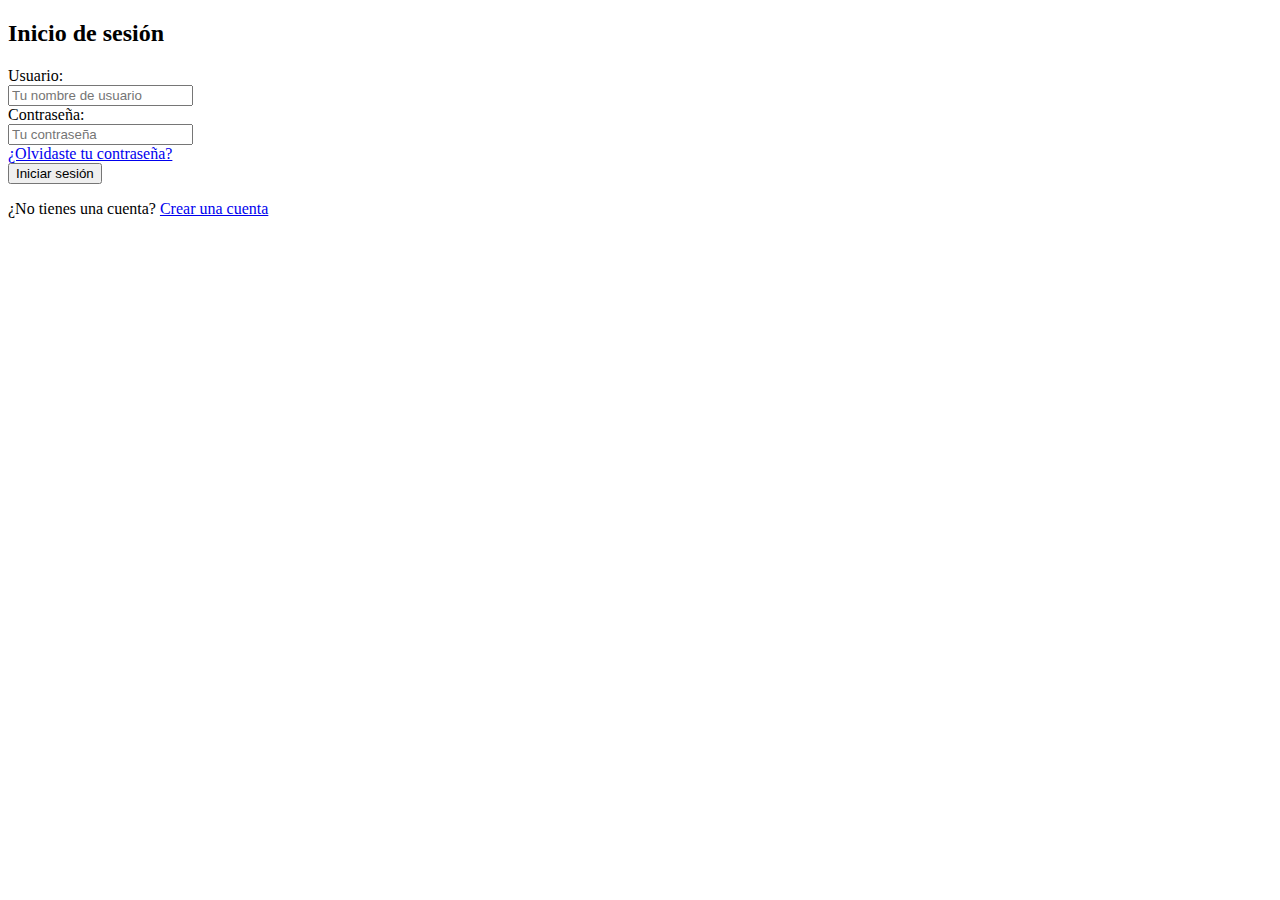
==== login.html @ 04bb9604 "Add files via upload" ====
<!DOCTYPE html>
<html lang="es">
<head>
    <meta charset="UTF-8">
    <meta name="viewport" content="width=device-width, initial-scale=1.0">
    <title>YogaFlex - Iniciar Sesión</title>

    <link rel="stylesheet" href="https://cdnjs.cloudflare.com/ajax/libs/font-awesome/6.5.2/css/all.min.css" integrity="sha512-SnH5WK+bZxgPHs44uWIX+LLJAJ9/2PkPKZ5QiAj6Ta86w+fsb2TkcmfRyVX3pBnMFcV7oQPJkl9QevSCWr3W6A==" crossorigin="anonymous" referrerpolicy="no-referrer" />
    <link rel="stylesheet" href="css/style.css">
    <link rel="stylesheet" href="css/style-login.css">

    </head>
<body>
    
    <div id="header-placeholder"></div>

    <main class="login-page-main">
        <div class="login-container">

            <div class="login-image">
                </div>

            <div class="login-form-container">
                <h2>Inicio de sesión</h2>
                <form action="#" method="post"> <div class="form-group">
                        <label for="username">Usuario:</label>
                        <div class="input-wrapper">
                            <i class="input-icon fas fa-user"></i>
                            <input type="text" id="username" name="username" required placeholder="Tu nombre de usuario">
                        </div>
                    </div>
                    <div class="form-group">
                        <label for="password">Contraseña:</label>
                        <div class="input-wrapper">
                            <i class="input-icon fas fa-lock"></i>
                            <input type="password" id="password" name="password" required placeholder="Tu contraseña">
                        </div>
                        <a href="#" class="forgot-password">¿Olvidaste tu contraseña?</a>
                    </div>
                    <button type="submit" class="btn btn-primary btn-login">Iniciar sesión</button>
                </form>
                <p class="signup-link">
                    ¿No tienes una cuenta? <a href="register.html">Crear una cuenta</a>
                </p>
            </div> </div> </main>

    <div id="footer-placeholder"></div>

    <script src="js/script.js"></script>

</body>
</html>
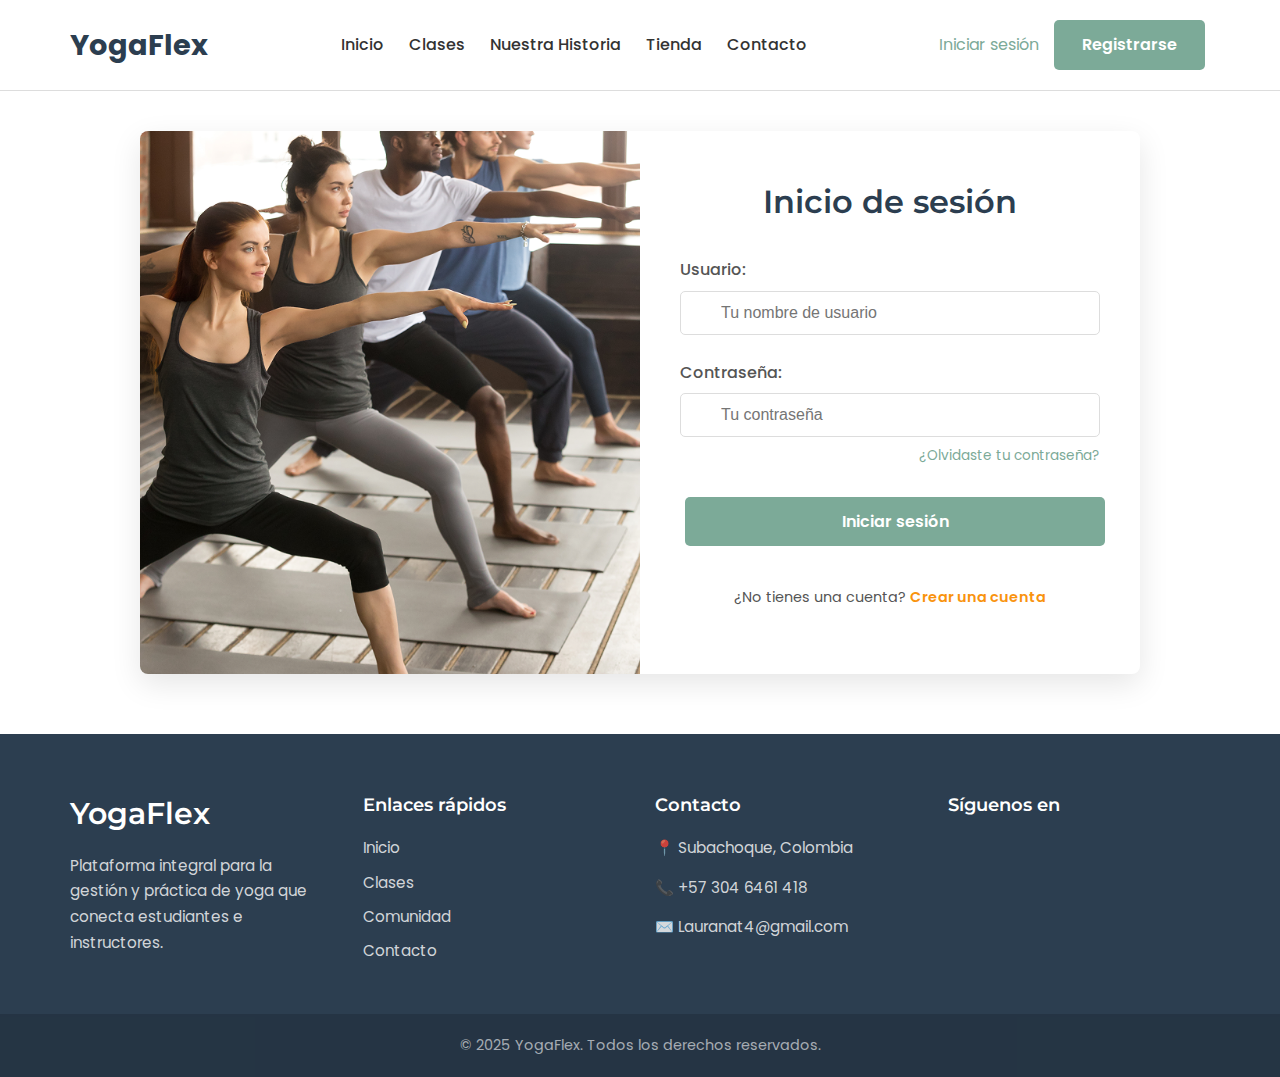
==== commit acb32424: "Update login.html" ====
--- a/login.html
+++ b/login.html
@@ -40,7 +40,7 @@
                     <button type="submit" class="btn btn-primary btn-login">Iniciar sesión</button>
                 </form>
                 <p class="signup-link">
-                    ¿No tienes una cuenta? <a href="register.html">Crear una cuenta</a>
+                    ¿No tienes una cuenta? <a href="registro.html">Crear una cuenta</a>
                 </p>
             </div> </div> </main>
 
@@ -49,4 +49,4 @@
     <script src="js/script.js"></script>
 
 </body>
-</html>+</html>
--- a/css/style.css
+++ b/css/style.css
@@ -0,0 +1,700 @@
+/* ==================== Importar Fuentes de Google ==================== */
+@import url('https://fonts.googleapis.com/css2?family=Montserrat:wght@400;600;700&family=Poppins:wght@400;500;600&display=swap');
+
+/* ==================== Variables CSS Globales ==================== */
+:root {
+    /* Colores */
+    --primary-color: #7CAA98;   /* Verde principal (botones, enlaces) */
+    --accent-color: #F9930E;    /* Naranja/Amarillo (botón secundario) */
+    --hero-bg-color: #E8E3DB;   /* Fondo claro para área de texto del hero */
+    --secondary-color: #f8f9fa; /* Gris muy claro para otros fondos */
+    --text-color: #333333;      /* Color de texto principal */
+    --text-light: #ffffff;      /* Texto blanco */
+    --title-color: #2c3e50;     /* Color para títulos (un poco más oscuro) */
+    --border-color: #dddddd;    /* Bordes sutiles */
+    --header-bg: #ffffff;       /* Fondo del header */
+    --footer-bg: #333333;       /* Fondo del footer */
+
+    /* Fuentes */
+    --font-primary: 'Poppins', sans-serif;    /* Fuente para cuerpo */
+    --font-secondary: 'Montserrat', sans-serif; /* Fuente para títulos */
+}
+
+/* ==================== Estilos Generales ==================== */
+body {
+    font-family: var(--font-primary);
+    margin: 0;
+    padding: 0;
+    box-sizing: border-box;
+    color: var(--text-color);
+    line-height: 1.6;
+    background-color: #fff; /* Fondo base blanco */
+}
+
+h1, h2, h3, h4, h5, h6 {
+    font-family: var(--font-secondary);
+    margin-top: 1.5em;
+    margin-bottom: 0.5em;
+    font-weight: 600;
+    color: var(--title-color);
+    line-height: 1.3;
+}
+
+h2 {
+    font-size: 40px; /* <<-- CAMBIA ESTE VALOR */
+}
+/* Anular margen superior para títulos que estén al inicio de una sección con padding */
+.section-padding > h1:first-child,
+.section-padding > h2:first-child,
+.section-padding > .text-center:first-child h2, /* Si el título está dentro de un div centrado */
+.hero-content > h1:first-child {
+    margin-top: 0;
+}
+
+
+a {
+    text-decoration: none;
+    color: var(--primary-color);
+    transition: color 0.3s ease;
+}
+
+a:hover {
+    color: #6b9a8a; /* Verde primario oscurecido */
+}
+
+img {
+    max-width: 100%;
+    height: auto;
+    display: block; /* Evita espacios extra debajo de las imágenes */
+}
+
+/* Contenedor para centrar contenido */
+.container {
+    width: 90%;
+    max-width: 1140px;
+    margin-left: auto;
+    margin-right: auto;
+}
+
+/* Clases de utilidad */
+.section-padding {
+    padding: 60px 0;
+}
+
+.bg-light {
+    background-color: var(--secondary-color);
+}
+.bg-primary-light {
+    background-color: #e0f2f1; /* Tono muy claro del color primario */
+}
+.text-center {
+    text-align: center;
+}
+
+/* Para párrafos introductorios debajo de títulos */
+.section-intro {
+    font-size: 1.1rem;
+    color: #666;
+    max-width: 700px; /* Limita el ancho para mejor legibilidad */
+    margin-top: -0.5em; /* Reduce espacio con título si es necesario */
+    margin-bottom: 2.5em; /* Espacio antes del siguiente contenido */
+    margin-left: auto; /* Centrar si es text-center */
+    margin-right: auto; /* Centrar si es text-center */
+}
+
+
+/* ==================== Estilos de Botones ==================== */
+.btn {
+    display: inline-block;
+    padding: 12px 28px;
+    border: none;
+    border-radius: 5px;
+    font-family: var(--font-primary);
+    font-size: 1rem;
+    font-weight: 600;
+    text-align: center;
+    cursor: pointer;
+    transition: background-color 0.3s ease, color 0.3s ease, transform 0.2s ease, box-shadow 0.2s ease;
+    margin: 5px;
+    text-transform: none;
+}
+
+.btn:hover {
+    transform: translateY(-2px);
+    box-shadow: 0 4px 8px rgba(0, 0, 0, 0.1);
+}
+
+/* Botón Verde Principal */
+.btn-primary {
+    background-color: var(--primary-color);
+    color: var(--text-light);
+}
+
+.btn-primary:hover {
+    background-color: #6b9a8a; /* Verde primario oscurecido */
+    color: var(--text-light);
+}
+
+/* Botón Naranja/Amarillo Secundario */
+.btn-secondary {
+    background-color: var(--accent-color);
+    color: var(--text-light);
+}
+
+.btn-secondary:hover {
+    background-color: #e8870d; /* Naranja oscurecido */
+    color: var(--text-light);
+}
+
+
+/* ==================== Estilos del Encabezado ==================== */
+.main-header {
+    background-color: var(--header-bg);
+    padding: 15px 0;
+    border-bottom: 1px solid var(--border-color);
+    position: sticky;
+    top: 0;
+    z-index: 1000;
+    width: 100%;
+}
+
+.main-header .container {
+    display: flex;
+    justify-content: space-between;
+    align-items: center;
+}
+
+.main-header .logo {
+    font-size: 1.8rem;
+    font-weight: bold;
+    color: var(--title-color); /* Usar color de título para el logo */
+    text-decoration: none;
+}
+
+.main-nav {
+    /* El menú principal se oculta en móvil por defecto (ver media queries) */
+}
+
+.main-nav ul {
+    list-style: none;
+    padding: 0;
+    margin: 0;
+    display: flex;
+    gap: 25px; /* Espacio entre enlaces */
+}
+
+.main-nav a {
+    color: var(--text-color);
+    font-size: 1rem;
+    font-weight: 500;
+    padding: 5px 0;
+    text-decoration: none;
+    position: relative; /* Para el efecto hover */
+}
+
+.main-nav a:hover {
+    color: var(--primary-color);
+}
+
+/* Efecto línea inferior al pasar el ratón */
+.main-nav a::after {
+    content: '';
+    position: absolute;
+    bottom: -2px;
+    left: 0;
+    width: 0;
+    height: 2px;
+    background-color: var(--primary-color);
+    transition: width 0.3s ease;
+}
+
+.main-nav a:hover::after {
+    width: 100%;
+}
+
+.header-actions {
+    display: flex;
+    align-items: center;
+    gap: 10px; /* Espacio entre botones del header */
+}
+
+/* Botón menú móvil (oculto en escritorio) */
+.mobile-menu-toggle {
+    display: none; /* Se muestra en la media query */
+    font-size: 1.8rem;
+    background: none;
+    border: none;
+    cursor: pointer;
+    color: var(--title-color);
+    padding: 5px;
+}
+
+
+/* ==================== Estilos de la Sección Hero (Ancho Completo) ==================== */
+.hero {
+    /* display: flex para crear columnas directamente en la sección */
+    display: flex;
+    align-items: stretch; /* Columnas misma altura */
+    /* Quitamos TODO el padding de la sección para que pegue arriba y los lados */
+    padding: 0;
+    /* Quitamos cualquier margen superior */
+    margin-top: 0;
+     /* No necesita width: 100vw; section es block por defecto */
+     /* No necesita border-radius ni overflow aquí si es ancho completo */
+}
+
+.hero-content {
+    flex: 1; /* O la proporción que desees, ej: flex: 0 0 50%; */
+    background-color: var(--hero-bg-color); /* Fondo crema */
+    /* Ajusta el padding para el espacio interno. El padding superior/inferior da altura */
+    padding: 80px 60px 80px 10%; /* Más padding arriba/abajo, y un % a la izquierda para alejar del borde */
+    display: flex;
+    flex-direction: column;
+    justify-content: center;
+    box-sizing: border-box; /* Asegura que el padding esté incluido en el tamaño */
+}
+
+.hero h1 {
+    font-size: 2.8rem; /* Mantener o ajustar tamaño */
+    font-weight: 700;
+    line-height: 1.2;
+    margin-top: 0;
+    margin-bottom: 0.7em;
+    color: var(--title-color);
+    /* max-width: 600px; /* Limitar ancho si es necesario */
+}
+
+.hero p {
+    font-size: 1.1rem;
+    margin-bottom: 1.8em;
+    color: #555;
+    max-width: 500px; /* Limitar ancho del párrafo */
+}
+
+.hero-buttons .btn {
+    margin-right: 10px;
+    margin-bottom: 5px;
+}
+
+.hero-image {
+    flex: 1; /* O la proporción que desees, ej: flex: 0 0 50%; */
+    /* No necesita padding */
+}
+
+.hero-image img {
+    width: 100%;
+    height: 100%;
+    object-fit: cover;
+    display: block;
+}
+
+
+/* ==================== Estilos Sección Features (Tu viaje...) ==================== */
+
+.features-grid {
+    display: grid;
+    grid-template-columns: repeat(3, 1fr); /* 3 columnas iguales */
+    gap: 30px; /* Espacio entre las tarjetas */
+    margin-top: 3em; /* Espacio después del párrafo introductorio */
+}
+
+.feature-item {
+    background-color: #ffffff; /* Fondo blanco para la tarjeta */
+    /* Si prefieres el fondo lavanda pálido de la captura, usa: */
+    /* background-color: #f8f7fa; */
+    padding: 40px 30px;      /* Espacio interno (relleno) */
+    border-radius: 10px;     /* Esquinas redondeadas */
+    text-align: center;      /* Centrar todo el contenido interno */
+    box-shadow: 0 6px 18px rgba(0, 0, 0, 0.07); /* Sombra suave */
+    transition: transform 0.3s ease, box-shadow 0.3s ease;
+}
+
+.feature-item:hover {
+    transform: translateY(-5px); /* Efecto elevar al pasar el ratón */
+    box-shadow: 0 8px 22px rgba(0, 0, 0, 0.1);
+}
+
+/* Estilo para las imágenes de icono */
+.feature-item img.feature-icon {
+    max-width: 55px; /* Ancho máximo del icono (ajústalo) */
+    height: auto;    /* Altura automática para mantener proporción */
+    margin: 0 auto 25px auto; /* Centrar horizontalmente y margen inferior */
+}
+
+.feature-item h3 {
+    font-size: 1.3rem;  /* Tamaño del título H3 dentro de la tarjeta */
+    font-weight: 600;   /* Peso de la fuente */
+    margin-top: 0;      /* Sin margen superior */
+    margin-bottom: 15px;/* Margen inferior antes del párrafo */
+    color: var(--title-color); /* Color definido en :root */
+}
+
+.feature-item p {
+    font-size: 0.95rem; /* Tamaño del texto del párrafo */
+    color: #666;       /* Color gris para el párrafo */
+    line-height: 1.6;   /* Interlineado */
+    margin-bottom: 0;   /* Sin margen extra al final de la tarjeta */
+}
+/* Asegura que la clase para el fondo claro use el color crema */
+.bg-light {
+    background-color: var(--hero-bg-color); /* Fondo crema */
+}
+
+.services h2 {
+    /* Hereda estilos generales, asegúrate que .text-center esté en HTML */
+    margin-bottom: 1.5em;
+}
+
+.services-grid {
+    display: grid;
+    grid-template-columns: repeat(3, 1fr);
+    gap: 30px;
+}
+
+.service-card {
+    background-color: #fff;
+    border-radius: 8px;
+    overflow: hidden;
+    box-shadow: 0 5px 15px rgba(0, 0, 0, 0.08);
+    display: flex;
+    flex-direction: column;
+    transition: transform 0.3s ease, box-shadow 0.3s ease;
+}
+
+.service-card:hover {
+    transform: translateY(-5px);
+    box-shadow: 0 8px 20px rgba(0, 0, 0, 0.12);
+}
+
+.service-image {
+    width: 100%;
+    height: 210px; /* Altura fija para imágenes (ajústala si prefieres) */
+    object-fit: cover;
+    display: block;
+}
+
+/* Contenedor para el texto y enlace dentro de la tarjeta */
+.service-content {
+    padding: 25px 30px 30px;
+    display: flex;
+    flex-direction: column;
+    align-items: flex-start; /* <<-- Asegura alineación izquierda para h3, p */
+    text-align: left;      /* <<-- Asegura alineación izquierda del texto */
+    flex-grow: 1;          /* Ocupa espacio vertical restante */
+}
+
+.service-content h3 {
+    font-size: 1.3rem;
+    font-weight: 600;
+    color: var(--title-color);
+    margin-top: 0;
+    margin-bottom: 10px;
+}
+
+.service-content p {
+    font-size: 0.95rem;
+    color: #666;
+    line-height: 1.6;
+    margin-bottom: 20px;
+    flex-grow: 1; /* Empuja el enlace hacia abajo */
+}
+
+.service-link {
+    color: var(--primary-color);
+    font-weight: 600;
+    text-decoration: none;
+    display: inline-block;
+    margin-top: auto; /* Se asegura que esté al final */
+    /* align-self: flex-start; No es necesario aquí si .service-content ya alinea a la izquierda */
+}
+
+.service-link:hover {
+    color: #6b9a8a;
+    text-decoration: underline;
+}
+/* ==================== Estilos Sección Testimonios ==================== */
+
+.testimonials h2 {
+    margin-bottom: 1.5em; /* Espacio después del título */
+}
+
+.testimonials-grid {
+    display: grid;
+    grid-template-columns: repeat(2, 1fr); /* 2 columnas en escritorio */
+    gap: 30px; /* Espacio entre tarjetas */
+}
+
+.testimonial-card {
+    background-color: var(--hero-bg-color); /* Fondo crema */
+    padding: 35px; /* Padding interno */
+    border-radius: 10px; /* Esquinas redondeadas */
+    /* box-shadow: 0 4px 10px rgba(0,0,0,0.05); */ /* Sombra opcional muy sutil */
+}
+
+.testimonial-author {
+    font-size: 1.2rem;
+    font-weight: 600; /* Semibold */
+    color: var(--title-color); /* Color oscuro para el nombre */
+    margin-top: 0;
+    margin-bottom: 15px;
+}
+
+.testimonial-quote {
+    font-size: 1rem;
+    color: #555; /* Gris oscuro para la cita */
+    line-height: 1.7; /* Interlineado un poco mayor */
+    margin-bottom: 20px;
+    font-style: italic; /* Opcional: cursiva para la cita */
+}
+
+.testimonial-rating {
+    font-size: 1.3rem; /* Tamaño de las estrellas */
+    color: #fabb05; /* Color dorado/amarillo para las estrellas (ajusta si es necesario) */
+    margin-top: auto; /* Intenta empujar al fondo si la tarjeta usa flex (no implementado aquí) */
+}
+
+/* ==================== Estilos Sección CTA Final ==================== */
+
+.cta {
+    position: relative; /* Necesario para posicionar el overlay */
+    background-size: cover; /* Cubre todo el área */
+    background-position: center center; /* Centra la imagen */
+    background-repeat: no-repeat;
+    color: var(--text-light); /* Texto blanco por defecto */
+    padding: 80px 0; /* Más padding vertical para esta sección */
+    overflow: hidden; /* Por si acaso */
+}
+
+/* Overlay oscuro sobre la imagen de fondo */
+.cta::before {
+    content: '';
+    position: absolute;
+    top: 0;
+    left: 0;
+    width: 100%;
+    height: 100%;
+    background-color: rgba(44, 62, 80, 0.7); /* Color oscuro semitransparente (ajusta opacidad) */
+    /* background-color: rgba(0, 0, 0, 0.6); /* Alternativa: negro semitransparente */
+    z-index: 1; /* Detrás del contenido */
+}
+
+/* Contenedor del contenido, debe estar sobre el overlay */
+.cta-content {
+    position: relative; /* Para ponerlo sobre el pseudo-elemento ::before */
+    z-index: 2; /* Asegura que esté por encima del overlay */
+}
+
+.cta h2 {
+    color: var(--text-light); /* Asegura texto blanco */
+    font-size: 2.5rem; /* Tamaño del título CTA (ajusta) */
+    margin-bottom: 0.8em;
+}
+
+.cta p {
+    color: rgba(255, 255, 255, 0.9); /* Blanco ligeramente transparente */
+    font-size: 1.1rem;
+    max-width: 600px; /* Limita ancho del párrafo */
+    margin-left: auto;
+    margin-right: auto;
+    margin-bottom: 2em; /* Espacio antes de los botones */
+}
+
+.cta-buttons {
+    margin-top: 20px; /* Espacio extra si es necesario */
+}
+
+/* ==================== Estilos Footer ==================== */
+
+.main-footer {
+    background-color: #2c3e50; /* Azul oscuro/grisáceo (ajusta si es otro) */
+    /* background-color: var(--footer-bg); */ /* Si definiste la variable */
+    color: rgba(255, 255, 255, 0.8); /* Blanco semi-transparente para texto base */
+    padding: 60px 0 0; /* Padding arriba, 0 abajo porque el copyright lo tendrá */
+    margin-top: 60px; /* Espacio sobre el footer */
+    font-size: 0.95rem; /* Tamaño base para texto del footer */
+}
+
+.footer-grid {
+    display: grid;
+    grid-template-columns: repeat(4, 1fr); /* 4 columnas iguales por defecto */
+    /* Alternativa: proporciones diferentes */
+    /* grid-template-columns: 2fr 1fr 1.5fr 1fr; */
+    gap: 30px; /* Espacio entre columnas */
+    margin-bottom: 40px; /* Espacio antes de la barra de copyright */
+}
+
+.footer-col h3,
+.footer-col h4 {
+    color: #ffffff; /* Títulos en blanco brillante */
+    font-size: 1.1rem;
+    font-weight: 600;
+    margin-top: 0;
+    margin-bottom: 20px;
+}
+
+.footer-logo {
+    font-size: 30px!important; 
+    font-weight: bold;
+    color: #ffffff;
+    margin-bottom: 15px;
+}
+
+.footer-about p {
+    line-height: 1.7;
+    margin-bottom: 0;
+}
+
+.footer-links ul {
+    list-style: none;
+    padding: 0;
+    margin: 0;
+}
+
+.footer-links li {
+    margin-bottom: 10px;
+}
+
+.footer-links a {
+    color: rgba(255, 255, 255, 0.8); /* Mismo color que texto base */
+    text-decoration: none;
+    transition: color 0.3s ease, padding-left 0.3s ease;
+}
+
+.footer-links a:hover {
+    color: #ffffff; /* Blanco brillante al pasar el ratón */
+    padding-left: 5px; /* Pequeño desplazamiento */
+}
+
+.footer-contact p {
+    margin-bottom: 10px;
+    line-height: 1.6;
+}
+/* Estilo opcional para iconos emoji si los usas */
+.footer-contact p span.emoji-icon {
+    margin-right: 8px;
+}
+
+.social-icons a {
+    display: inline-block;
+    color: rgba(255, 255, 255, 0.8);
+    /* background-color: rgba(255, 255, 255, 0.1); /* Fondo opcional para iconos */
+    width: 40px;
+    height: 40px;
+    line-height: 40px; /* Centra icono verticalmente si es font */
+    text-align: center;
+    border-radius: 50%; /* Círculo */
+    margin-right: 8px;
+    font-size: 1.1rem; /* Tamaño del icono font */
+    transition: background-color 0.3s ease, color 0.3s ease;
+}
+
+.social-icons a:hover {
+    color: #ffffff;
+    background-color: var(--primary-color); /* Fondo verde al pasar ratón */
+    /* background-color: rgba(255, 255, 255, 0.2); */ /* Alternativa: fondo más claro */
+}
+
+/* Barra de Copyright */
+.footer-copyright {
+    background-color: rgba(0, 0, 0, 0.15); /* Fondo ligeramente diferente o más oscuro */
+    /* border-top: 1px solid rgba(255, 255, 255, 0.1); */ /* O un borde superior */
+    padding: 20px 0;
+    margin-top: 0; /* Ya hay margen en footer-grid */
+}
+
+.footer-copyright p {
+    margin: 0;
+    text-align: center;
+    font-size: 0.9rem;
+    color: rgba(255, 255, 255, 0.6); /* Color más tenue */
+}
+
+
+
+/* ==================== Media Queries para Responsividad ==================== */
+
+/* Estilos Generales Responsivos */
+@media (max-width: 992px) { /* Tablets y pantallas medianas */
+    h1 { font-size: 2.4rem; }
+    h2 { font-size: 2rem; }
+
+    .features-grid {
+        /* Cambia a 2 columnas en tablet */
+        grid-template-columns: repeat(2, 1fr);
+    }
+}
+
+@media (max-width: 768px) { /* Móviles */
+    .container {
+        width: 90%; /* Un poco más de margen en móviles */
+    }
+    h1 { font-size: 2rem; }
+    h2 { font-size: 1.8rem; }
+
+    .section-padding {
+        padding: 40px 0;
+    }
+
+     /* Header Responsivo */
+    .main-nav {
+        display: none; /* Ocultar menú principal */
+        /* Aquí añadirías los estilos para el menú desplegable si lo implementas con JS */
+    }
+    .header-actions {
+        /* Decide qué hacer con los botones: ocultar uno, ambos, o dejarlos */
+         gap: 5px; /* Menos espacio si se mantienen */
+    }
+     .header-actions .btn {
+        padding: 8px 15px; /* Botones más pequeños */
+        font-size: 0.9rem;
+     }
+    .mobile-menu-toggle {
+        display: block; /* Mostrar botón hamburguesa */
+    }
+
+    /* Hero Responsivo */
+     .hero {
+        padding: 40px 0;
+     }
+    .hero .container {
+        flex-direction: column; /* Apilar */
+        border-radius: 0;
+    }
+    .hero-content {
+        padding: 30px 20px;
+        text-align: center;
+    }
+     .hero-image img {
+        height: auto;
+        max-height: 300px; /* Limitar altura en móvil */
+        object-fit: cover; /* O contain si prefieres verla completa */
+     }
+    .hero h1 {
+        font-size: 2rem;
+     }
+    .hero p {
+        font-size: 1rem;
+        max-width: none; /* Permitir ancho completo */
+    }
+    .hero-buttons {
+        display: flex;
+        flex-direction: column;
+        align-items: center;
+     }
+     .hero-buttons .btn {
+        width: 90%;
+        max-width: 300px;
+        margin-bottom: 10px;
+        margin-right: 0;
+     }
+
+    /* Features Responsivo */
+    .features-grid {
+        /* Cambia a 1 columna en móvil */
+        grid-template-columns: 1fr;
+        gap: 20px;
+    }
+    .feature-item {
+        padding: 25px;
+    }
+}--- a/css/style-login.css
+++ b/css/style-login.css
@@ -0,0 +1,180 @@
+/* ==================== Estilos Página Login ==================== */
+
+.login-page-main {
+    padding-top: 0;
+    padding-bottom: 0;
+    display: flex;
+    align-items: center;
+    justify-content: center; /* Centra el login-container si la página es más alta */
+    /* Ajusta min-height si es necesario, considera la altura dinámica de header/footer */
+    /* min-height: calc(100vh - 150px); */
+    margin: 40px 0; /* Añadir margen vertical general para separar de header/footer */
+}
+
+.login-container {
+    display: flex;
+    width: 100%;
+    max-width: 1000px;
+    /* margin: 40px auto; quitado para controlar con .login-page-main */
+    background-color: #fff;
+    box-shadow: 0 10px 30px rgba(0, 0, 0, 0.1);
+    border-radius: 8px;
+    overflow: hidden;
+    padding: 0; /* Sin padding en el contenedor principal */
+    gap: 0;     /* Sin gap entre columnas */
+}
+
+.login-image {
+    flex: 1 1 50%;
+    /* === ¡RUTA CORRECTA A TU IMAGEN! === */
+    background-image: url('../images/login.png');
+    background-size: cover;
+    background-position: center;
+    background-repeat: no-repeat;
+    padding: 0; /* Sin padding */
+    margin: 0;  /* Sin margen */
+    font-size: 0; /* Evitar problemas con espacios */
+}
+.register-image {
+    /* === ¡RUTA CORRECTA A TU IMAGEN DE REGISTRO! === */
+    background-image: url('../images/registro.png'); /* O el nombre de tu imagen */
+}
+
+.login-form-container {
+    flex: 1 1 50%;
+    padding: 50px 40px; /* Padding interno del formulario */
+    box-sizing: border-box;
+}
+
+.login-form-container h2 {
+    font-size: 2rem; /* Tamaño título login */
+    /* color: var(--title-color); Heredado */
+    margin-top: 0;
+    margin-bottom: 35px; /* Más espacio */
+    text-align: center;
+}
+
+.form-group {
+    margin-bottom: 25px;
+    position: relative;
+}
+
+.form-group label {
+    display: block;
+    font-weight: 500;
+    margin-bottom: 8px;
+    color: #555;
+}
+
+.input-wrapper {
+    position: relative;
+}
+
+/* Iconos dentro de los inputs */
+.input-icon {
+    position: absolute;
+    left: 15px;
+    top: 50%;
+    transform: translateY(-50%);
+    color: #aaa;
+    font-size: 0.9rem;
+    z-index: 3; /* Por si acaso */
+}
+
+.form-group input[type="text"],
+.form-group input[type="password"],
+.form-group input[type="email"]  {
+    width: 100%;
+    padding: 12px 15px 12px 40px; /* Padding: top/bottom, right, left (para icono) */
+    border: 1px solid var(--border-color); /* Usa variable definida en :root */
+    border-radius: 5px;
+    font-size: 1rem;
+    box-sizing: border-box;
+    transition: border-color 0.3s ease, box-shadow 0.3s ease;
+    position: relative; /* Para que z-index funcione si es necesario */
+    z-index: 2; /* Detrás del icono? No, debe estar por defecto */
+}
+
+/* Estilo al enfocar el input */
+.form-group input[type="text"]:focus,
+.form-group input[type="password"]:focus {
+    outline: none;
+    border-color: var(--primary-color); /* Usa variable */
+    box-shadow: 0 0 0 3px rgba(124, 170, 152, 0.25); /* Sombra focus más visible */
+}
+
+/* Cambiar color icono al enfocar input */
+.form-group input[type="text"]:focus ~ .input-icon, /* Usar ~ (hermano general) */
+.form-group input[type="password"]:focus ~ .input-icon {
+    color: var(--primary-color);
+}
+
+/* Enlace "Olvidaste contraseña" */
+.forgot-password {
+    display: block;
+    text-align: right;
+    font-size: 0.85rem;
+    margin-top: 8px;
+    color: var(--primary-color);
+}
+.forgot-password:hover {
+    text-decoration: underline;
+}
+
+/* Botón de login */
+.btn-login {
+    width: 100%;
+    padding: 14px; /* Ajustar padding */
+    font-size: 1.05rem; /* Ajustar tamaño fuente */
+    margin-top: 15px;
+    /* Hereda estilos de .btn y .btn-primary */
+}
+
+/* Enlace para registrarse */
+.signup-link {
+    text-align: center;
+    margin-top: 35px; /* Más espacio */
+    font-size: 0.9rem;
+    color: #555;
+}
+
+.signup-link a {
+    color:#F9930E;
+    font-weight: 600;
+}
+.signup-link a:hover {
+    text-decoration: underline;
+}
+
+/* ==================== Media Queries (Login) ==================== */
+@media (max-width: 850px) {
+    .login-page-main {
+        /* Eliminar align-items si no se quiere centrar verticalmente en móvil */
+        /* align-items: flex-start; */
+        margin: 20px 0; /* Reducir margen vertical */
+    }
+    .login-container {
+        flex-direction: column;
+        margin-left: auto; /* Centrar el contenedor */
+        margin-right: auto;
+        max-width: 500px;
+        width: 90%; /* Usar porcentaje para que no pegue a bordes */
+    }
+    .login-image {
+        min-height: 250px;
+        flex-basis: auto; /* Importante al cambiar a columna */
+    }
+    .login-form-container {
+        flex-basis: auto; /* Importante al cambiar a columna */
+        padding: 40px 30px;
+    }
+}
+
+@media (max-width: 480px) {
+     .login-form-container {
+        padding: 30px 20px;
+    }
+     .login-form-container h2 {
+        font-size: 1.8rem;
+     }
+}